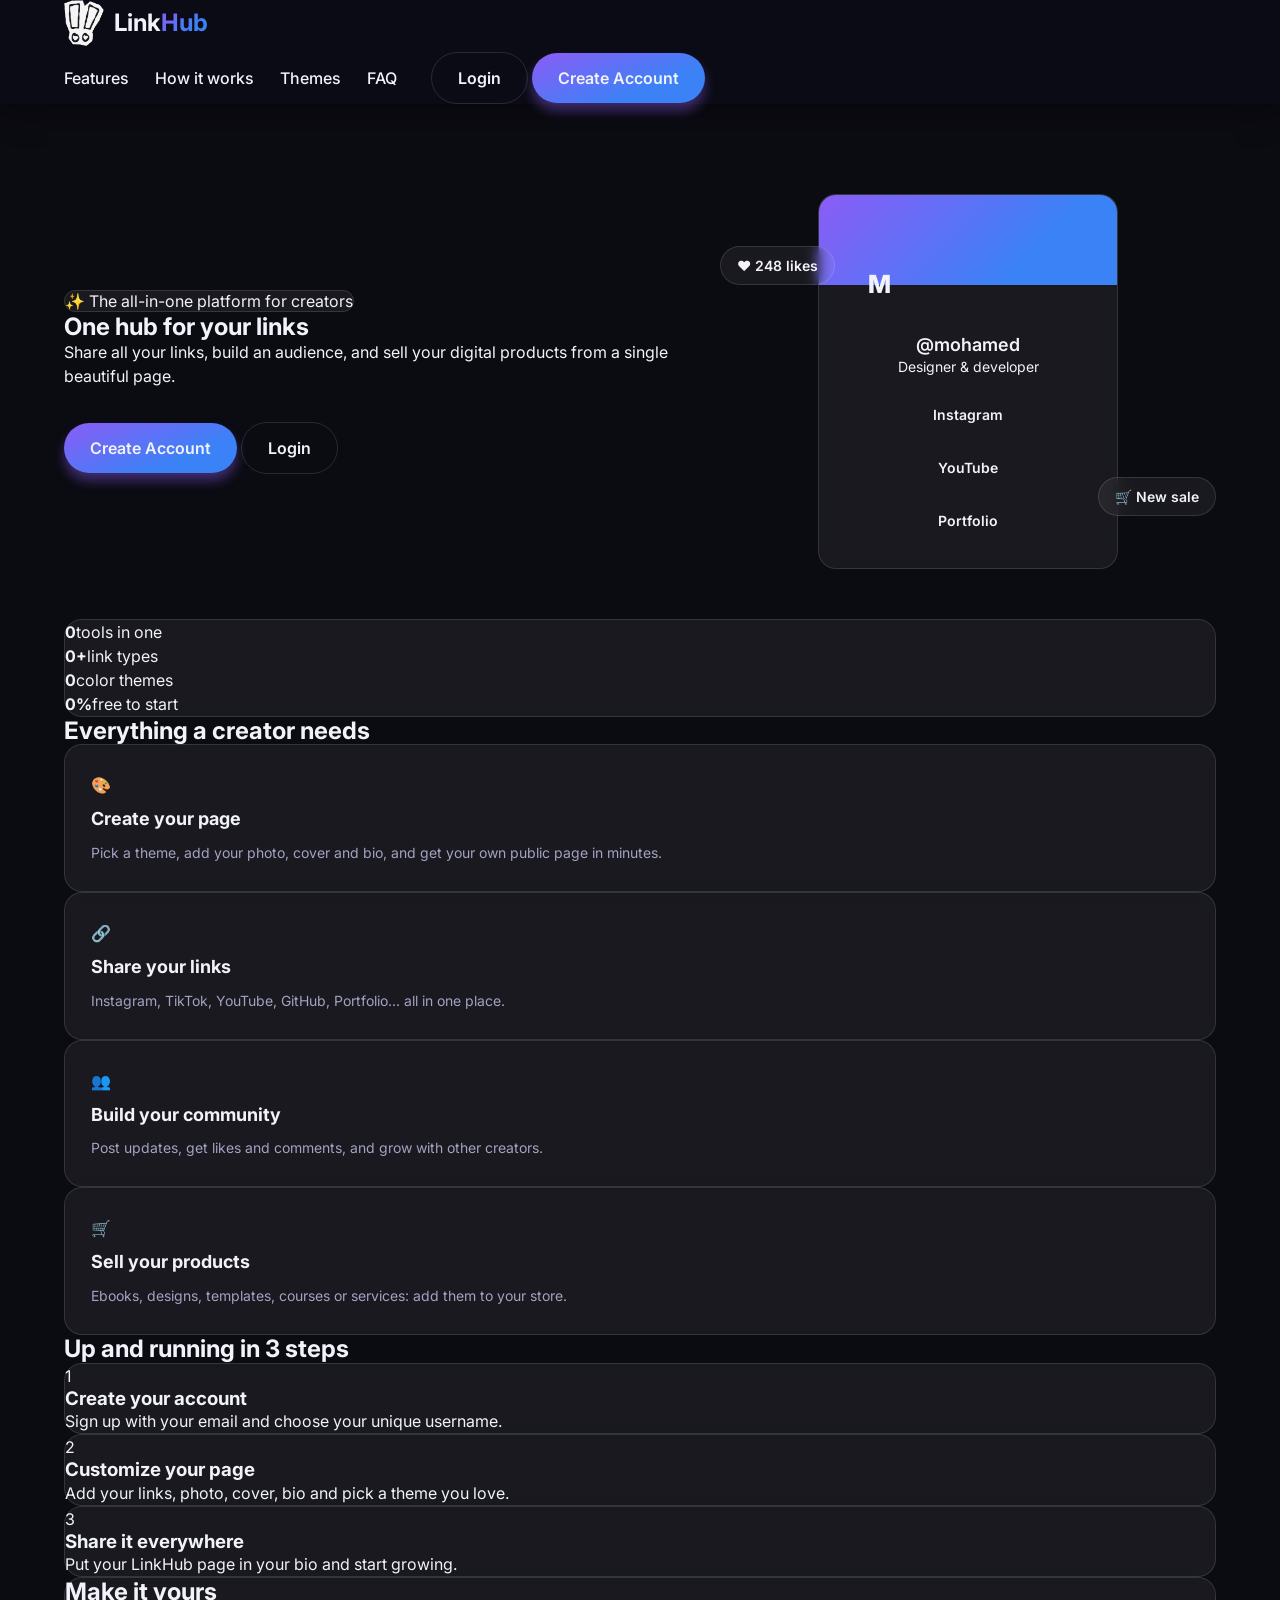
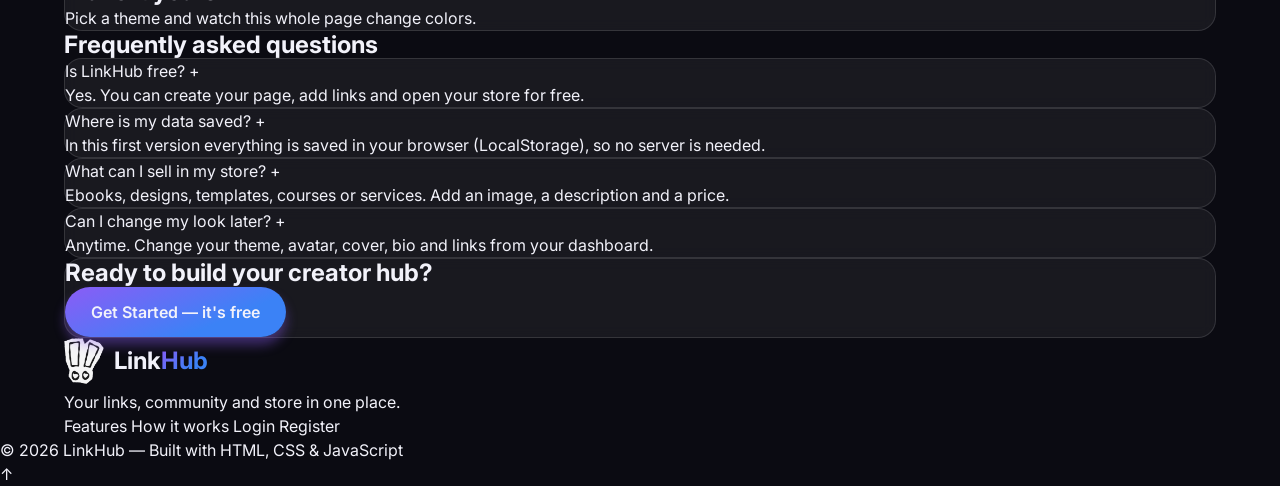
==== linkhub/frontend/index.html @ c1b39f09 "l" ====
<!DOCTYPE html>
<html lang="en">
<head>
  <meta charset="UTF-8" />
  <meta name="viewport" content="width=device-width, initial-scale=1.0" />
  <meta name="description" content="LinkHub: one page for your links, community and store." />
  <title>LinkHub — Your Links. Your Community. Your Store.</title>
  <link rel="icon" type="image/png" href="assets/img/favicon.png" />
  <script>document.documentElement.classList.add("js");</script>

  <link rel="stylesheet" href="css/style.css" />
  <link rel="stylesheet" href="css/landing.css" />
</head>
<body>

  <!-- ============ NAVBAR ============ -->
  <header class="navbar" id="navbar">
    <div class="container">
      <a href="index.html" class="logo">
        <img src="assets/img/logo.png" alt="LinkHub logo" class="logo-img" />
        <b>Link<span>Hub</span></b>
      </a>

      <button class="menu-toggle" id="menuToggle" aria-label="Open menu" aria-expanded="false">
        <span></span><span></span><span></span>
      </button>

      <div class="nav-menu" id="navMenu">
        <nav class="nav-links">
          <a href="#features">Features</a>
          <a href="#how">How it works</a>
          <a href="#themes">Themes</a>
          <a href="#faq">FAQ</a>
        </nav>
        <div class="nav-actions" id="navActions">
          <a href="login.html" class="btn btn-outline">Login</a>
          <a href="register.html" class="btn btn-primary">Create Account</a>
        </div>
      </div>
    </div>
  </header>

  <main>
    <!-- ============ HERO ============ -->
    <section class="hero">
      <div class="container hero-grid">

        <div class="hero-text">
          <span class="badge glass fade-up">✨ The all-in-one platform for creators</span>
          <h1 class="fade-up delay-1">
            One hub for your
            <span class="gradient-text rotating" id="rotatingWord">links</span>
          </h1>
          <p class="fade-up delay-1">
            Share all your links, build an audience, and sell your digital
            products from a single beautiful page.
          </p>
          <div class="hero-buttons fade-up delay-2">
            <a href="register.html" class="btn btn-primary">Create Account</a>
            <a href="login.html" class="btn btn-outline">Login</a>
          </div>
        </div>

        <div class="hero-visual fade-up delay-2" aria-hidden="true">
          <div class="phone glass">
            <div class="phone-cover"></div>
            <div class="phone-avatar">M</div>
            <h3>@mohamed</h3>
            <p>Designer &amp; developer</p>
            <div class="phone-link">Instagram</div>
            <div class="phone-link">YouTube</div>
            <div class="phone-link">Portfolio</div>
          </div>
          <div class="chip chip-1 glass">❤️ 248 likes</div>
          <div class="chip chip-2 glass">🛒 New sale</div>
        </div>

      </div>
    </section>

    <!-- ============ STATS ============ -->
    <section class="container">
      <div class="stats glass reveal">
        <div class="stat"><strong><span data-count="4">0</span></strong><span>tools in one</span></div>
        <div class="stat"><strong><span data-count="6">0</span>+</strong><span>link types</span></div>
        <div class="stat"><strong><span data-count="5">0</span></strong><span>color themes</span></div>
        <div class="stat"><strong><span data-count="100">0</span>%</strong><span>free to start</span></div>
      </div>
    </section>

    <!-- ============ FEATURES ============ -->
    <section class="features" id="features">
      <div class="container">
        <h2 class="section-title reveal">Everything a creator needs</h2>
        <div class="features-grid">

          <article class="feature-card glass reveal">
            <div class="feature-icon">🎨</div>
            <h3>Create your page</h3>
            <p>Pick a theme, add your photo, cover and bio, and get your own public page in minutes.</p>
          </article>

          <article class="feature-card glass reveal">
            <div class="feature-icon">🔗</div>
            <h3>Share your links</h3>
            <p>Instagram, TikTok, YouTube, GitHub, Portfolio... all in one place.</p>
          </article>

          <article class="feature-card glass reveal">
            <div class="feature-icon">👥</div>
            <h3>Build your community</h3>
            <p>Post updates, get likes and comments, and grow with other creators.</p>
          </article>

          <article class="feature-card glass reveal">
            <div class="feature-icon">🛒</div>
            <h3>Sell your products</h3>
            <p>Ebooks, designs, templates, courses or services: add them to your store.</p>
          </article>

        </div>
      </div>
    </section>

    <!-- ============ HOW IT WORKS ============ -->
    <section class="how" id="how">
      <div class="container">
        <h2 class="section-title reveal">Up and running in 3 steps</h2>
        <div class="steps">
          <div class="step glass reveal">
            <span class="step-number">1</span>
            <h3>Create your account</h3>
            <p>Sign up with your email and choose your unique username.</p>
          </div>
          <div class="step glass reveal">
            <span class="step-number">2</span>
            <h3>Customize your page</h3>
            <p>Add your links, photo, cover, bio and pick a theme you love.</p>
          </div>
          <div class="step glass reveal">
            <span class="step-number">3</span>
            <h3>Share it everywhere</h3>
            <p>Put your LinkHub page in your bio and start growing.</p>
          </div>
        </div>
      </div>
    </section>

    <!-- ============ THEMES ============ -->
    <section class="themes" id="themes">
      <div class="container">
        <div class="themes-box glass reveal">
          <h2>Make it yours</h2>
          <p class="muted">Pick a theme and watch this whole page change colors.</p>
          <div class="theme-buttons" id="themeButtons"></div>
        </div>
      </div>
    </section>

    <!-- ============ FAQ ============ -->
    <section class="faq" id="faq">
      <div class="container faq-container">
        <h2 class="section-title reveal">Frequently asked questions</h2>

        <div class="faq-item glass reveal">
          <button class="faq-question" aria-expanded="false">
            Is LinkHub free?
            <span class="faq-icon">+</span>
          </button>
          <div class="faq-answer"><p>Yes. You can create your page, add links and open your store for free.</p></div>
        </div>

        <div class="faq-item glass reveal">
          <button class="faq-question" aria-expanded="false">
            Where is my data saved?
            <span class="faq-icon">+</span>
          </button>
          <div class="faq-answer"><p>In this first version everything is saved in your browser (LocalStorage), so no server is needed.</p></div>
        </div>

        <div class="faq-item glass reveal">
          <button class="faq-question" aria-expanded="false">
            What can I sell in my store?
            <span class="faq-icon">+</span>
          </button>
          <div class="faq-answer"><p>Ebooks, designs, templates, courses or services. Add an image, a description and a price.</p></div>
        </div>

        <div class="faq-item glass reveal">
          <button class="faq-question" aria-expanded="false">
            Can I change my look later?
            <span class="faq-icon">+</span>
          </button>
          <div class="faq-answer"><p>Anytime. Change your theme, avatar, cover, bio and links from your dashboard.</p></div>
        </div>
      </div>
    </section>

    <!-- ============ CALL TO ACTION ============ -->
    <section class="container">
      <div class="cta glass reveal">
        <h2>Ready to build your creator hub?</h2>
        <a href="register.html" class="btn btn-primary">Get Started — it's free</a>
      </div>
    </section>
  </main>

  <footer class="footer">
    <div class="container footer-grid">
      <div>
        <a href="index.html" class="logo">
          <img src="assets/img/logo.png" alt="" class="logo-img" />
          <b>Link<span>Hub</span></b>
        </a>
        <p class="muted">Your links, community and store in one place.</p>
      </div>
      <nav class="footer-links">
        <a href="#features">Features</a>
        <a href="#how">How it works</a>
        <a href="login.html">Login</a>
        <a href="register.html">Register</a>
      </nav>
    </div>
    <p class="copyright">© 2026 LinkHub — Built with HTML, CSS &amp; JavaScript</p>
  </footer>

  <button class="back-to-top" id="backToTop" aria-label="Back to top">↑</button>

  <script src="js/storage.js"></script>
  <script src="js/landing.js"></script>
</body>
</html>
---- linkhub/frontend/css/style.css ----
/* hna code general li kayn f ay page a5ra*/

/* mhm had colors jbtom mn figma*/

@import url("https://fonts.googleapis.com/css2?family=Inter:wght@400;500;600;700;800&display=swap");

/* ---------- Tokens ---------- */
:root {
  /* Couleurs (mn Figma) */
  --text: #f2f2fa;
  --muted: #a3a3c2;
  --bg: #0b0b12;
  --glass-fill: rgba(255, 255, 255, 0.06);
  --glass-stroke: rgba(255, 255, 255, 0.12);

  --violet: #8b5cf6;
  --blue: #3b82f6;
  --gradient: linear-gradient(135deg, var(--violet) 0%, var(--blue) 70%);

  /* Rayons */
  --radius-sm: 14px;
  --radius-md: 18px;
  --radius-pill: 999px;

  /* Ombres */
  --shadow-primary: 0 8px 12px rgba(139, 92, 246, 0.4);

  /* Typo */
  --font: "Inter", system-ui, -apple-system, "Segoe UI", sans-serif;

  /* Layout */
  --container: 1200px;
  --transition: 0.25s ease;
}

/* ---------- Reset ---------- */
*,
*::before,
*::after {
  box-sizing: border-box;
  margin: 0;
  padding: 0;
}

html {
  scroll-behavior: smooth;
}

body {
  font-family: var(--font);
  background: var(--bg);
  color: var(--text);
  line-height: 1.5;
  -webkit-font-smoothing: antialiased;
  min-height: 100vh;
}

img,
svg {
  display: block;
  max-width: 100%;
}

a {
  color: inherit;
  text-decoration: none;
}

ul {
  list-style: none;
}

button,
input,
textarea {
  font: inherit;
  color: inherit;
}

button {
  cursor: pointer;
  border: none;
  background: none;
}

/* ---------- Layout helpers ---------- */
.container {
  width: 100%;
  max-width: var(--container);
  margin-inline: auto;
  padding-inline: 24px;
}

.section {
  padding-block: 96px;
}

/* ---------- Typo ---------- */
h1, h2, h3, h4 {
  line-height: 1.15;
  font-weight: 700;
}

.text-muted {
  color: var(--muted);
}

.text-gradient {
  background: var(--gradient);
  -webkit-background-clip: text;
  background-clip: text;
  color: transparent;
}

/* ---------- Logo ---------- */
.logo {
  display: inline-flex;
  align-items: center;
  gap: 10px;
  font-size: 24px;
  font-weight: 800;
}

.logo img {
  height: 46px;
  width: 40px;
}

.logo:hover .logo-img { 
  transform: rotate(-8deg) scale(1.08); 
}

.logo span {
  background: var(--gradient);
  -webkit-background-clip: text;
  background-clip: text;
  color: transparent;
  overflow: hidden;
}

/* ---------- Buttons ---------- */
.btn {
  display: inline-flex;
  align-items: center;
  justify-content: center;
  gap: 8px;
  padding: 13px 26px;
  border-radius: var(--radius-pill);
  font-size: 16px;
  font-weight: 600;
  transition: transform var(--transition), box-shadow var(--transition),
    background var(--transition);
}

.btn:hover {
  transform: translateY(-2px);
}

.btn-primary {
  background: linear-gradient(157deg, var(--violet) 0%, var(--blue) 70%);
  box-shadow: var(--shadow-primary);
  color: var(--text);
}

.btn-primary:hover {
  box-shadow: 0 12px 20px rgba(139, 92, 246, 0.55);
}

.btn-outline {
  border: 1px solid var(--glass-stroke);
  color: var(--text);
}

.btn-outline:hover {
  background: var(--glass-fill);
}

/* ---------- Glass card ---------- */
.glass {
  background: var(--glass-fill);
  border: 1px solid var(--glass-stroke);
  border-radius: var(--radius-md);
  backdrop-filter: blur(7px);
  -webkit-backdrop-filter: blur(7px);
}

/* ---------- Icon badge (Feature Card icon) ---------- */
.icon-badge {
  display: flex;
  align-items: center;
  justify-content: center;
  width: 52px;
  height: 52px;
  border-radius: var(--radius-sm);
  background: var(--gradient);
  font-size: 22px;
  font-weight: 700;
  color: #fff;
  flex-shrink: 0;
}

/* ---------- Feature Card ---------- */
.feature-card {
  display: flex;
  flex-direction: column;
  align-items: flex-start;
  gap: 12px;
  padding: 28px 26px;
}

.feature-card h3 {
  font-size: 18px;
}

.feature-card p {
  font-size: 14px;
  color: var(--muted);
}

/* ---------- Form / Input ---------- */
.field {
  display: flex;
  flex-direction: column;
  gap: 8px;
}

.field label {
  font-size: 14px;
  font-weight: 500;
  color: var(--muted);
}

.field input,
.field textarea {
  width: 100%;
  padding: 14px 16px;
  font-size: 15px;
  background: var(--glass-fill);
  border: 1px solid var(--glass-stroke);
  border-radius: var(--radius-sm);
  backdrop-filter: blur(7px);
  outline: none;
  transition: border-color var(--transition), box-shadow var(--transition);
}

.field input::placeholder,
.field textarea::placeholder {
  color: var(--muted);
}

.field input:focus,
.field textarea:focus {
  border-color: var(--violet);
  box-shadow: 0 0 0 3px rgba(139, 92, 246, 0.25);
}

/* ---------- Product Card ---------- */
.product-card {
  overflow: hidden;
  display: flex;
  flex-direction: column;
}

.product-card img {
  width: 100%;
  aspect-ratio: 1 / 1;
  object-fit: cover;
}

.product-card .product-body {
  padding: 16px 18px 20px;
}

/* ---------- Utilities ---------- */
.flex { display: flex; }
.center { align-items: center; justify-content: center; }
.hidden { display: none !important; }

/* ---------- Responsive ---------- */
@media (max-width: 768px) {
  .section { padding-block: 64px; }
  .btn { padding: 12px 22px; font-size: 15px; }
}
---- linkhub/frontend/css/landing.css ----
section[id] {
    scroll-margin-top: 80px;
}

/* nav bar */

.navbar {
    transition: background var(--transition), box-shadow var(--transition);
    background: rgba(11, 11, 22, 0.92);
    box-shadow: 0 8px 30px rgba(0, 0, 0, 0.4);
}

.nav-menu {
    display: flex;
    align-items: center;
    gap: 34px;
}

.nav-links {
    display: flex;
    gap: 26px;
}

.nav-links a {
    position: relative;
    color: var(--text-muted);
    font-weight: 500;
    transition: color var(--transition);
}

.nav-links a::after {
    content: "";
    position: absolute;
    left: 0;
    bottom: -6px;
    width: 0;
    height: 2px;
    background: var(--gradient);
    transition: width var(--transition);
}

.nav-links a:hover {
    color: var(--text);
}

.nav-links a:hover::after {
    width: 100%;
}

.menu-toggle {
    display: none;
    flex-direction: column;
    gap: 5px;
    padding: 8px;
    background: none;
    border: none;
    cursor: pointer;
}

.menu-toggle span {
    width: 24px;
    height: 2px;
    background: var(--text);
    border-radius: 2px;
    transition: transform var(--transition), opacity var(--transition);
}

/* hero */

.hero {
    text-align: left;
    padding: 90px 0 50px;
}

.hero-grid {
    display: grid;
    grid-template-columns: 1.1fr 0.9fr;
    align-items: center;
    gap: 50px;
}

.hero p {
    margin: 0 0 34px;
}

.hero-buttons {
    justify-content: flex-start;
}

.hero-visual {
    position: relative;
    display: flex;
    justify-content: center;
    align-items: center;
}

.phone {
    width: min(300px, 80%);
    padding: 0 22px 26px;
    text-align: center;
    overflow: hidden;
    animation: float 5s ease-in-out infinite;
}

.phone-cover {
    height: 90px;
    margin: 0 -22px;
    background: var(--gradient);
}

.phone-avatar {
    width: 76px;
    height: 76px;
    border-radius: 50%;
    object-fit: cover;
    margin: -38px 0 12px;
    display: grid;
    place-items: center;
    font-size: 25px;
    font-weight: 800;
}

.phone h3 {
    font-size: 18px;
    font-weight: 600;
}

.phone p {
    margin: 0 0 16px;
    font-size: 14px;
    color: var(--text-muted);
}

.phone-link {
    margin-top: 10px;
    padding: 11px;
    font-size: 14px;
    font-weight: 600;
    border-radius: 12px;
    background: var(--glass-bg);
    border: 1px solid var(--glass-border);
}

.hero .chip {
    position: absolute;
    padding: 8px 16px;
    font-size: 14px;
    font-weight: 600;
    border-radius: 999px;
}

.chip-1 {
    top: 14%;
    left: 0;
    animation: float 4s ease-in-out infinite;
}

.chip-2 {
    bottom: 14%;
    right: 0;
    animation: float 4.6s ease-in-out infinite reverse;
}

@keyframes float {
    0%, 100% { transform: translateY(0); }
    50%      { transform: translateY(-12px); }
}

/* stats */
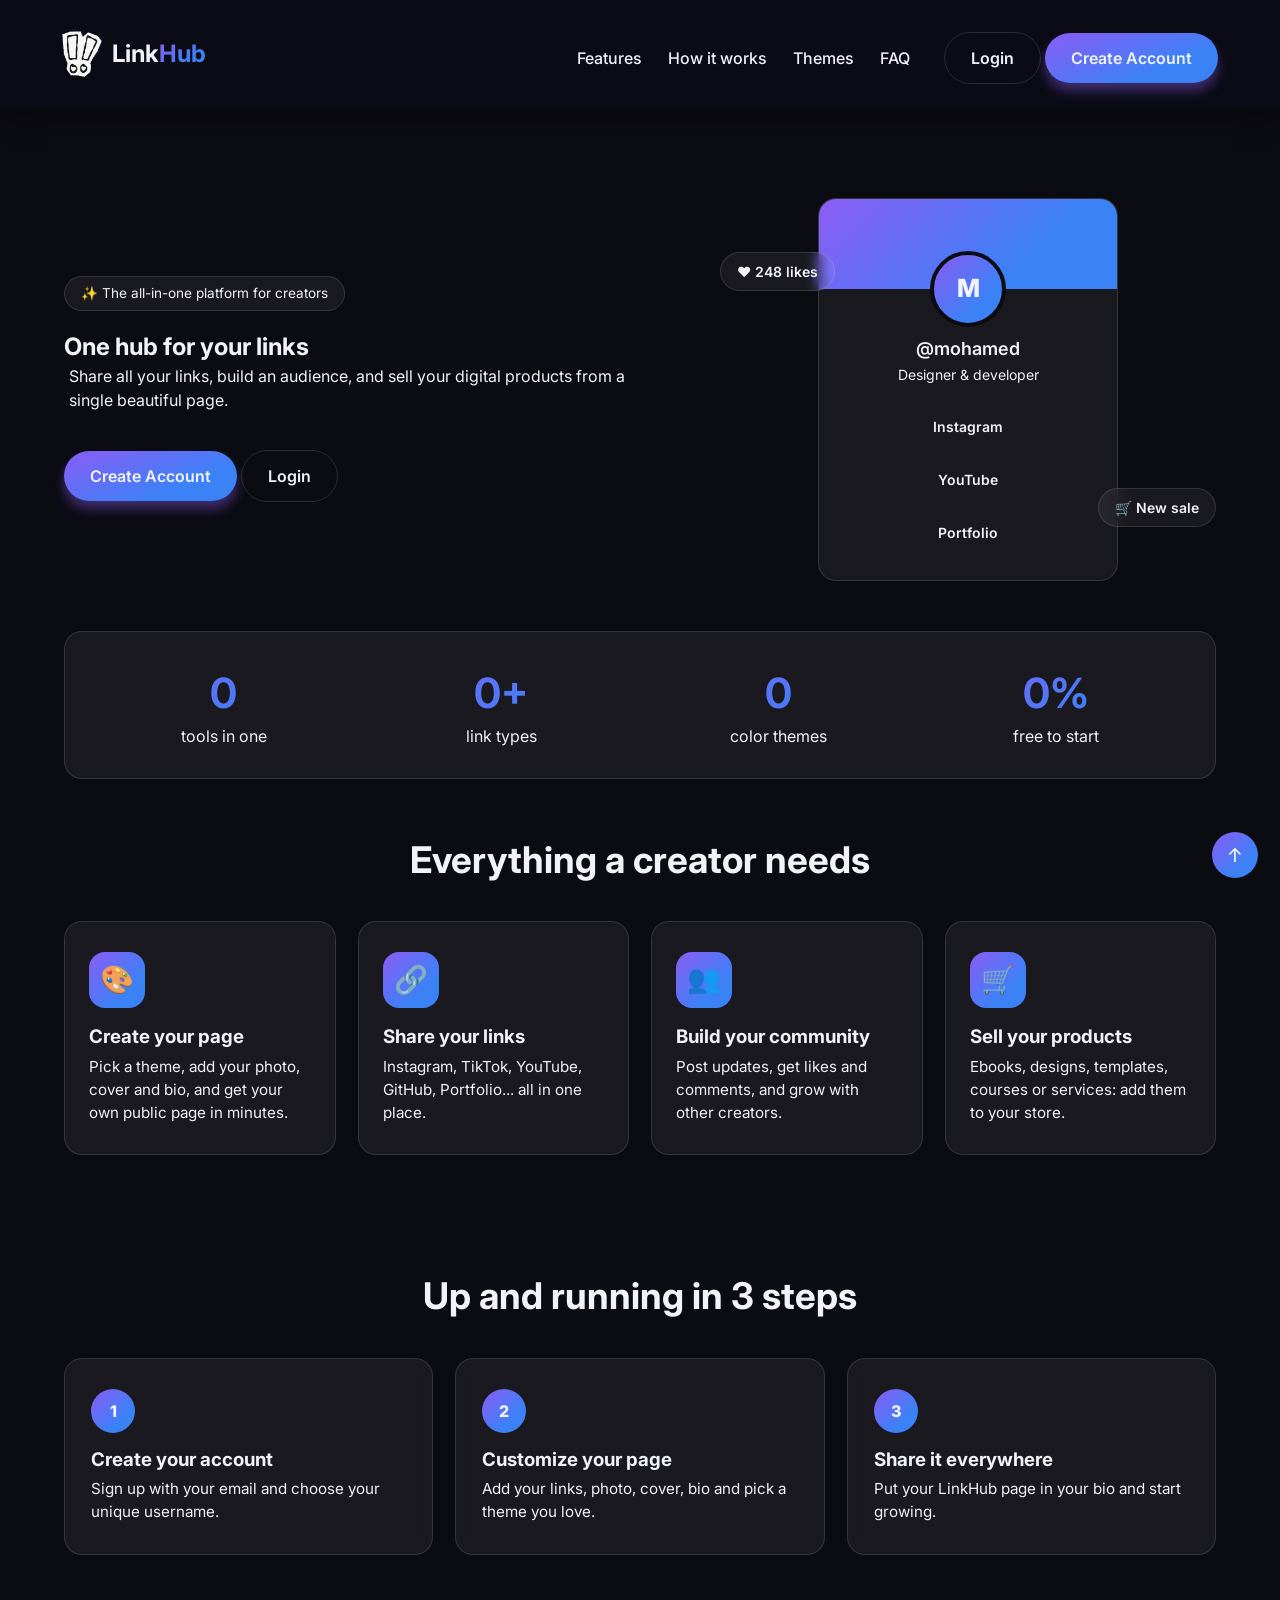
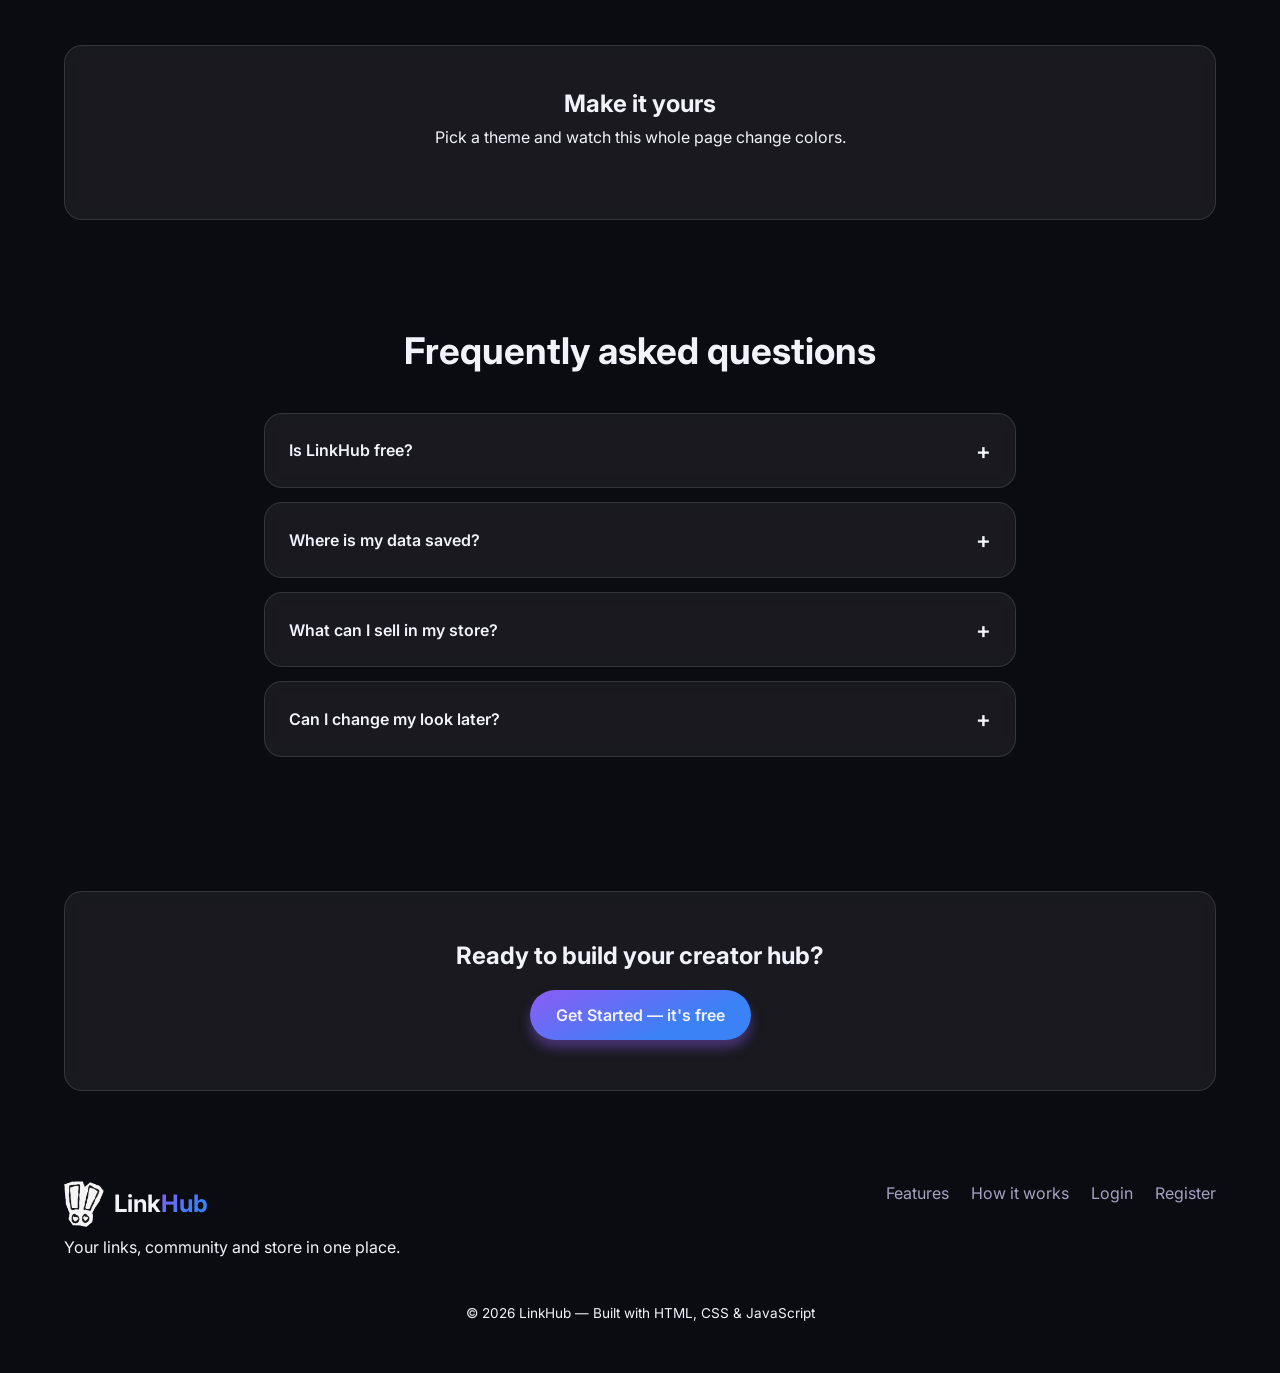
==== commit 6576ccb7: "ah ok 2" ====
--- a/linkhub/frontend/index.html
+++ b/linkhub/frontend/index.html
@@ -46,7 +46,7 @@
       <div class="container hero-grid">
 
         <div class="hero-text">
-          <span class="badge glass fade-up">✨ The all-in-one platform for creators</span>
+          <span class="badge tittle glass fade-up">✨ The all-in-one platform for creators</span>
           <h1 class="fade-up delay-1">
             One hub for your
             <span class="gradient-text rotating" id="rotatingWord">links</span>
--- a/linkhub/frontend/css/style.css
+++ b/linkhub/frontend/css/style.css
@@ -184,6 +184,16 @@
   -webkit-backdrop-filter: blur(7px);
 }
 
+.badge {
+  display: inline-block;
+  padding: 6px 16px;
+  margin-bottom: 22px;
+  font-size: 0.85rem;
+  color: var(--text-muted);
+  border-radius: 999px;
+  animation: float 5s ease-in-out infinite;
+}
+
 /* ---------- Icon badge (Feature Card icon) ---------- */
 .icon-badge {
   display: flex;
@@ -200,58 +210,69 @@
 }
 
 /* ---------- Feature Card ---------- */
+.section-title {
+  text-align: center;
+  font-size: clamp(1.6rem, 4vw, 2.3rem);
+  margin-bottom: 40px;
+}
+
+.features { 
+  padding: 60px 0; 
+}
+
+.features-grid {
+  display: grid;
+  grid-template-columns: repeat(auto-fit, minmax(230px, 1fr));
+  gap: 22px;
+}
+
 .feature-card {
-  display: flex;
-  flex-direction: column;
-  align-items: flex-start;
-  gap: 12px;
-  padding: 28px 26px;
-}
-
-.feature-card h3 {
-  font-size: 18px;
-}
-
-.feature-card p {
-  font-size: 14px;
-  color: var(--muted);
-}
-
-/* ---------- Form / Input ---------- */
-.field {
-  display: flex;
-  flex-direction: column;
-  gap: 8px;
-}
-
-.field label {
-  font-size: 14px;
-  font-weight: 500;
-  color: var(--muted);
-}
-
-.field input,
-.field textarea {
-  width: 100%;
-  padding: 14px 16px;
-  font-size: 15px;
-  background: var(--glass-fill);
-  border: 1px solid var(--glass-stroke);
-  border-radius: var(--radius-sm);
-  backdrop-filter: blur(7px);
-  outline: none;
-  transition: border-color var(--transition), box-shadow var(--transition);
-}
-
-.field input::placeholder,
-.field textarea::placeholder {
-  color: var(--muted);
-}
-
-.field input:focus,
-.field textarea:focus {
-  border-color: var(--violet);
-  box-shadow: 0 0 0 3px rgba(139, 92, 246, 0.25);
+  padding: 30px 24px;
+  transition: transform var(--transition), border-color var(--transition);
+}
+
+.feature-card:hover {
+  transform: translateY(-8px);
+  border-color: var(--primary);
+}
+
+.feature-icon {
+  width: 56px;
+  height: 56px;
+  display: grid;
+  place-items: center;
+  font-size: 1.7rem;
+  border-radius: 16px;
+  background: var(--gradient);
+  margin-bottom: 18px;
+}
+
+.feature-card h3 { 
+  margin-bottom: 8px; 
+}
+
+.feature-card p { 
+  color: var(--text-muted); 
+  font-size: 0.95rem; 
+}
+
+/* ---------- cta&footer ---------- */
+
+.cta {
+  margin: 60px auto;
+  padding: 50px 24px;
+  text-align: center;
+}
+
+.cta h2 { 
+  margin-bottom: 20px;
+}
+
+.footer {
+  text-align: center;
+  padding: 30px 0;
+  color: var(--text-muted);
+  border-top: 1px solid var(--glass-border);
 }
 
 /* ---------- Product Card ---------- */
@@ -270,14 +291,3 @@
 .product-card .product-body {
   padding: 16px 18px 20px;
 }
-
-/* ---------- Utilities ---------- */
-.flex { display: flex; }
-.center { align-items: center; justify-content: center; }
-.hidden { display: none !important; }
-
-/* ---------- Responsive ---------- */
-@media (max-width: 768px) {
-  .section { padding-block: 64px; }
-  .btn { padding: 12px 22px; font-size: 15px; }
-}
--- a/linkhub/frontend/css/landing.css
+++ b/linkhub/frontend/css/landing.css
@@ -10,10 +10,21 @@
     box-shadow: 0 8px 30px rgba(0, 0, 0, 0.4);
 }
 
+.navbar .container {
+    display: flex;
+    justify-content: space-between;
+    flex-wrap: wrap;
+    max-width: 1200px;
+    margin: 0 auto;
+    padding: 24px 22px;
+}
+
 .nav-menu {
     display: flex;
     align-items: center;
+    flex-wrap: wrap;
     gap: 34px;
+    margin-top: 8px;
 }
 
 .nav-links {
@@ -47,24 +58,6 @@
     width: 100%;
 }
 
-.menu-toggle {
-    display: none;
-    flex-direction: column;
-    gap: 5px;
-    padding: 8px;
-    background: none;
-    border: none;
-    cursor: pointer;
-}
-
-.menu-toggle span {
-    width: 24px;
-    height: 2px;
-    background: var(--text);
-    border-radius: 2px;
-    transition: transform var(--transition), opacity var(--transition);
-}
-
 /* hero */
 
 .hero {
@@ -77,10 +70,12 @@
     grid-template-columns: 1.1fr 0.9fr;
     align-items: center;
     gap: 50px;
+    flex-wrap: wrap;
 }
 
 .hero p {
     margin: 0 0 34px;
+    padding: 4px 5px;
 }
 
 .hero-buttons {
@@ -113,11 +108,14 @@
     height: 76px;
     border-radius: 50%;
     object-fit: cover;
-    margin: -38px 0 12px;
+    margin: -38px auto 12px;
     display: grid;
     place-items: center;
     font-size: 25px;
     font-weight: 800;
+    background: var(--gradient);
+    border: 4px solid var(--bg);
+    border-radius: 50%;
 }
 
 .phone h3 {
@@ -168,3 +166,190 @@
 
 /* stats */
 
+.stats {
+    display: grid;
+    grid-template-columns: repeat(4, 1fr);
+    padding: 30px 20px;
+    text-align: center;
+}
+.stat strong {
+    display: block;
+    font-size: clamp(1.8rem, 4vw, 2.6rem);
+    background: var(--gradient);
+    -webkit-background-clip: text;
+    background-clip: text;
+    color: transparent;
+}
+
+/* how it works */
+
+.how {
+    padding: 60px 0;
+}
+
+.steps {
+  display: grid;
+  grid-template-columns: repeat(auto-fit, minmax(240px, 1fr));
+  gap: 22px;
+}
+
+.step { 
+    padding: 30px 26px; 
+}
+
+.step-number {
+  display: grid; place-items: center;
+  width: 44px; height: 44px;
+  margin-bottom: 16px;
+  font-weight: 800;
+  border-radius: 50%;
+  background: var(--gradient);
+}
+
+.step h3 { 
+    margin-bottom: 8px; 
+}
+
+.step p { 
+    color: var(--text-muted); 
+    font-size: 0.95rem; 
+}
+
+/* theme */
+
+.themes { 
+    padding: 30px 0 50px; 
+}
+
+.themes-box { 
+    padding: 44px 24px; 
+    text-align: center; 
+}
+
+.themes-box h2 { 
+    margin-bottom: 8px; 
+}
+
+.theme-buttons {
+    display: flex;
+    justify-content: center;
+    flex-wrap: wrap;
+    gap: 18px;
+    margin-top: 26px;
+}
+
+/* faq */
+
+.faq {
+    padding: 60px 0;
+}
+
+.faq-container {
+    max-width: 800px;
+}
+
+.faq-item {
+    margin-bottom: 14px;
+    overflow: hidden;
+}
+
+.faq-question {
+    width: 100%;
+    display: flex;
+    justify-content: space-between;
+    align-items: center;
+    padding: 20px 24px;
+    background: none;
+    border: none;
+    cursor: pointer;
+    color: var(--text);
+    font-family: inherit;
+    font-size: 1rem;
+    font-weight: 600;
+    text-align: left;
+}
+
+.faq-icon {
+    font-size: 1.4rem;
+    color: var(--primary);
+    transition: transform var(--transition);
+}
+
+.faq-item.open .faq-icon {
+    transform: rotate(45deg);
+}
+
+.faq-answer {
+  max-height: 0;
+  overflow: hidden;
+  transition: max-height 0.4s ease;
+}
+
+.faq-answer p { 
+    padding: 0 24px 22px; 
+    color: var(--text-muted); 
+}
+
+.faq-item.open .faq-answer { 
+    max-height: 200px; 
+}
+
+/* footer */
+
+.footer {
+    text-align: left;
+    padding: 44px o 24px;
+    margin-top: 30px;
+}
+
+.footer-grid {
+  display: flex;
+  justify-content: space-between;
+  flex-wrap: wrap;
+  gap: 24px;
+  padding-bottom: 24px;
+}
+
+.footer .logo {
+    margin-bottom: 8px;
+}
+
+.footer-links {
+    display: flex;
+    gap: 22px;
+    flex-wrap: wrap;
+    align-items: flex-start;
+}
+
+.footer-links a {
+    color: var(--muted);
+    transition: color var(--transition);
+}
+
+.footer-links a:hover {
+    color: var(--text);
+}
+
+.copyright {
+    text-align: center;
+    padding: 20px;
+    font-size: 0.85rem;
+    border-top: 1px solid var(--glass-border);
+}
+
+/* back top */
+
+.back-to-top {
+  position: fixed;
+  right: 22px; 
+  bottom: 22px;
+  width: 46px; 
+  height: 46px;
+  border: none; 
+  border-radius: 50%;
+  background: var(--gradient);
+  color: #fff; 
+  font-size: 1.2rem; 
+  cursor: pointer;
+  box-shadow: 0 8px 24px rgba(var(--primary-rgb), 0.45);
+}
